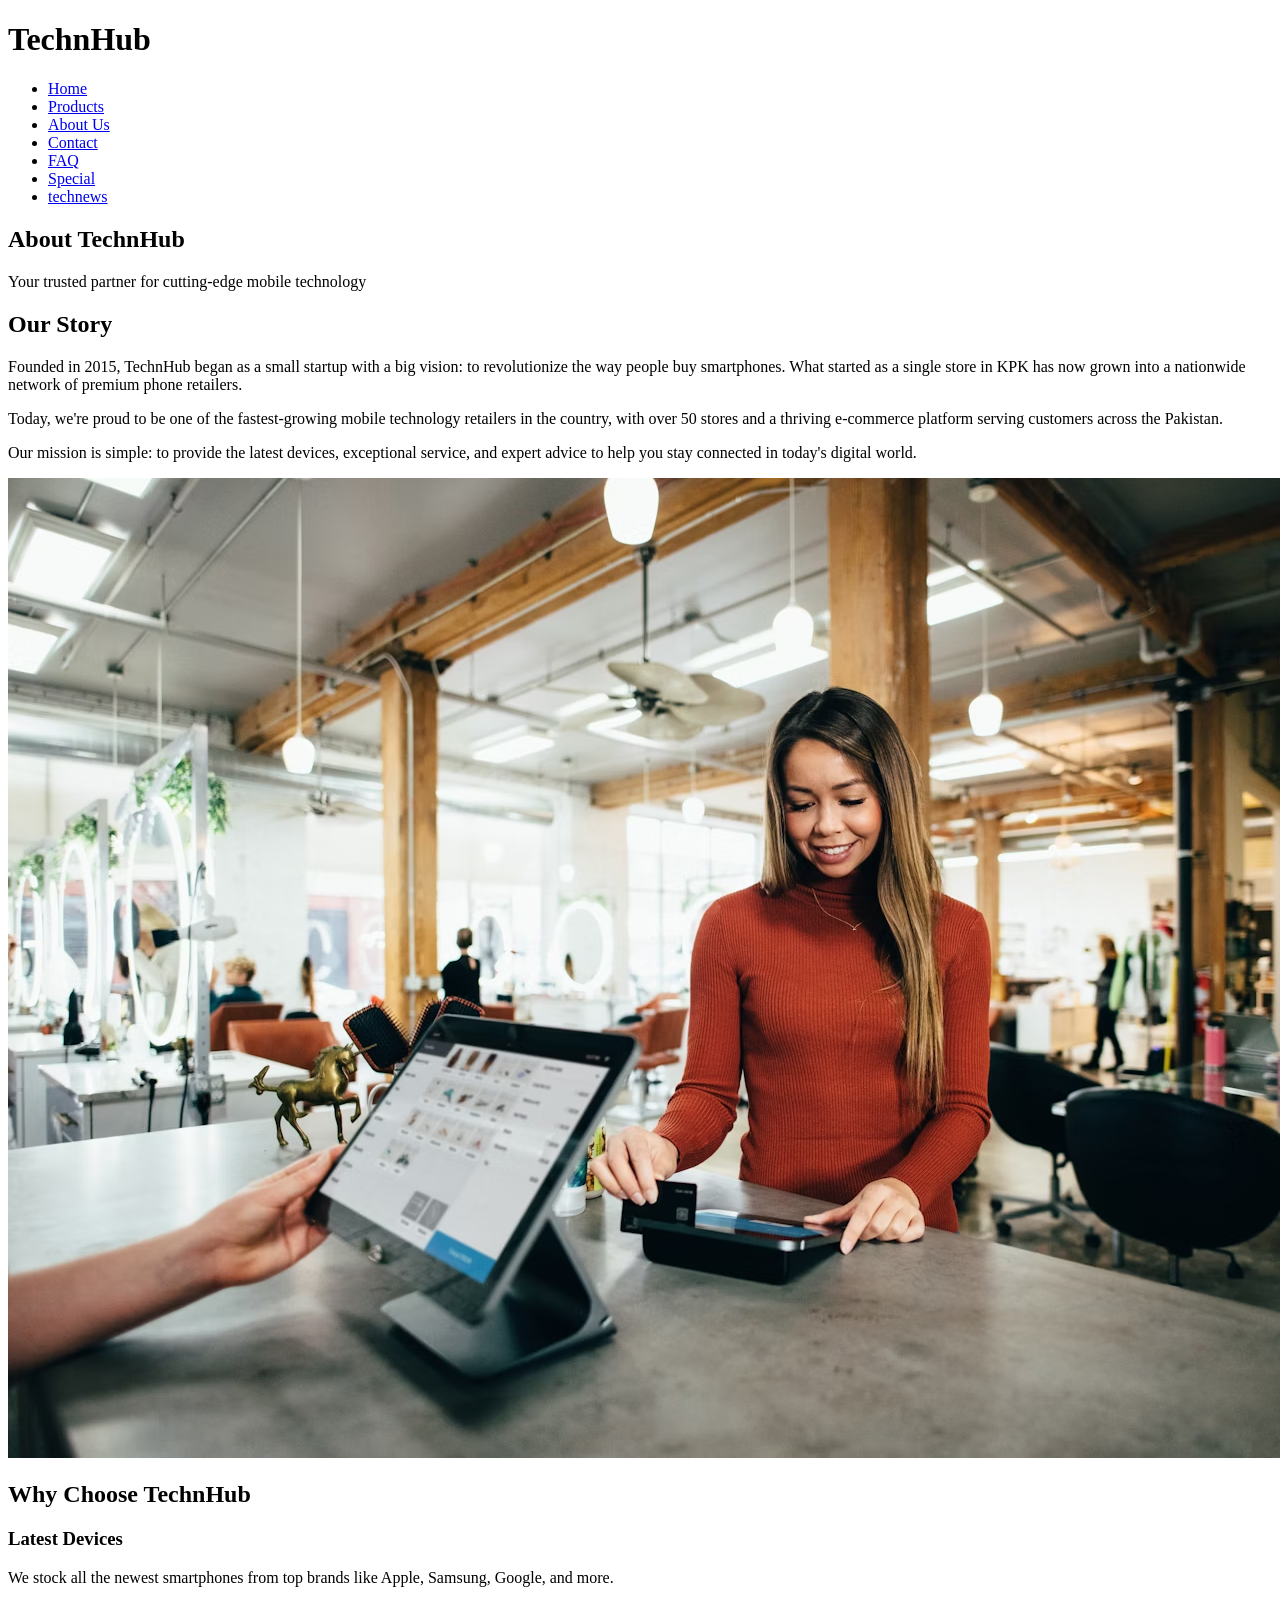
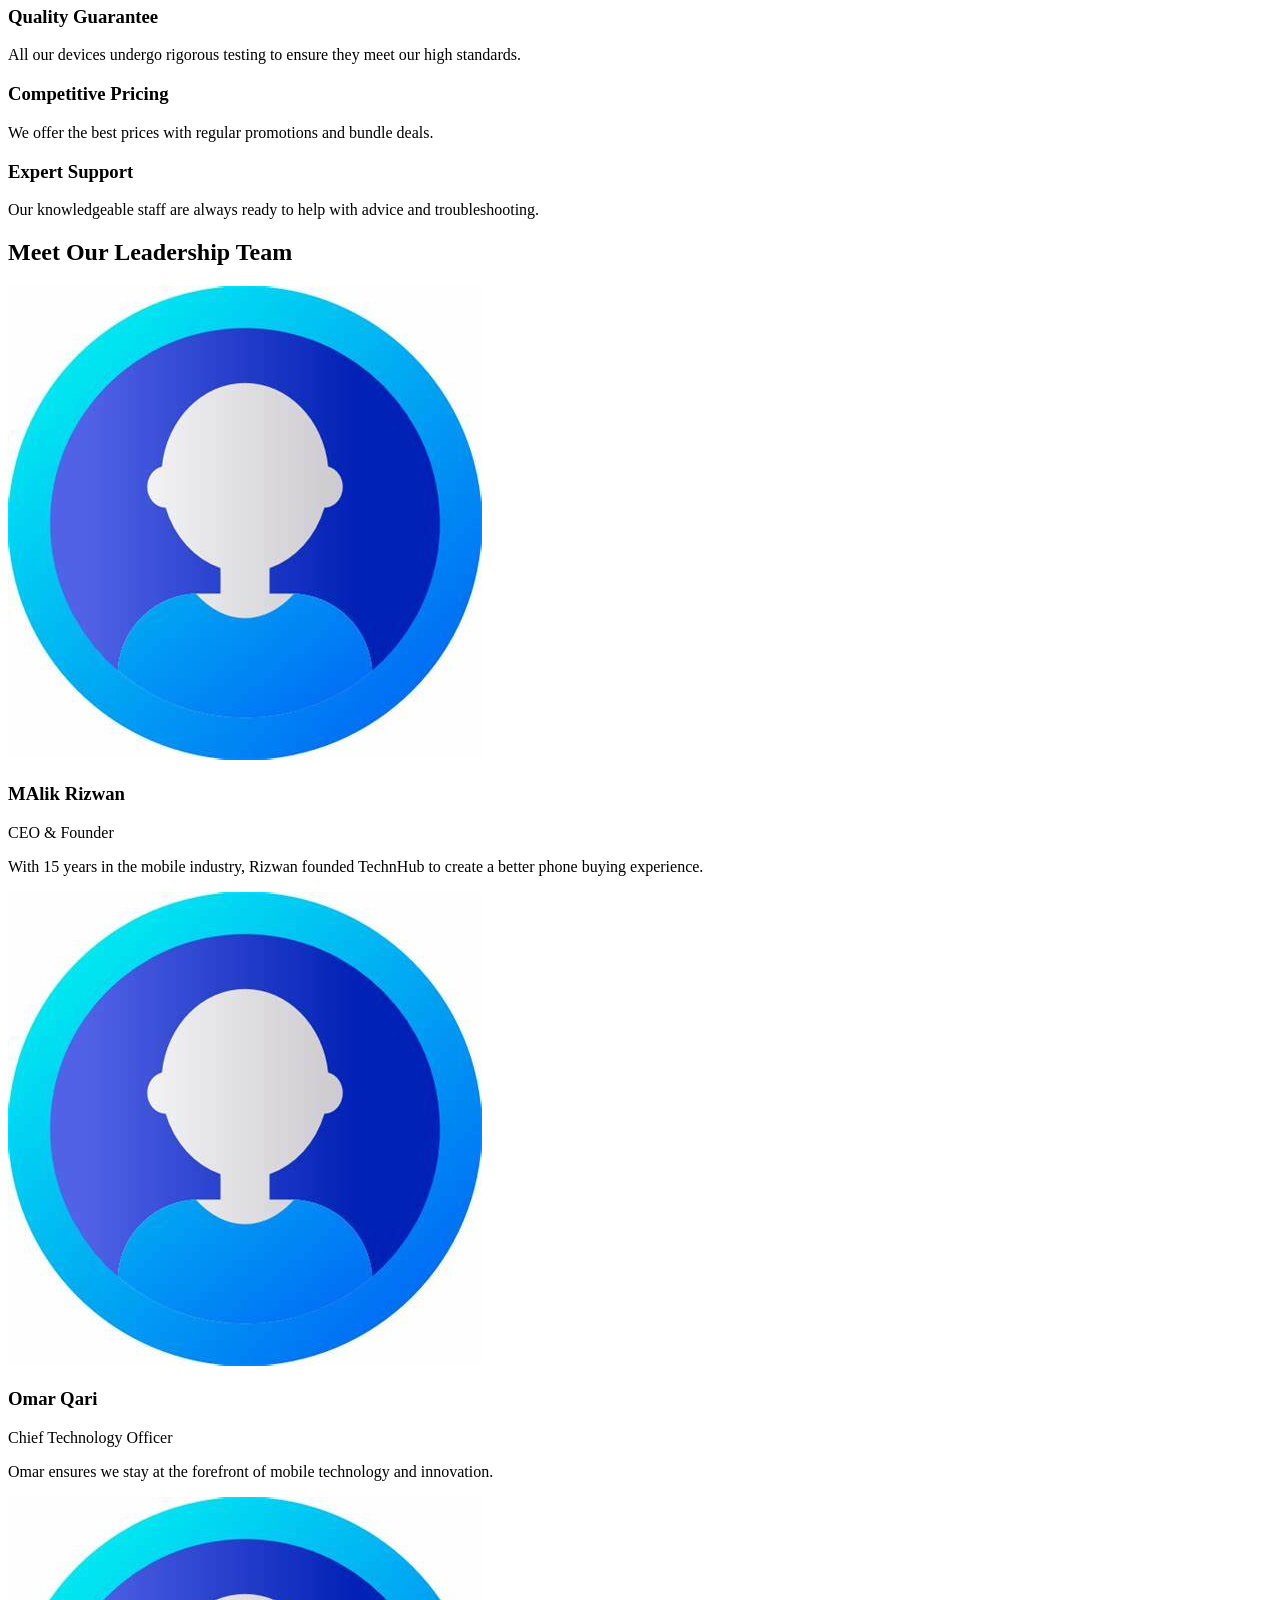
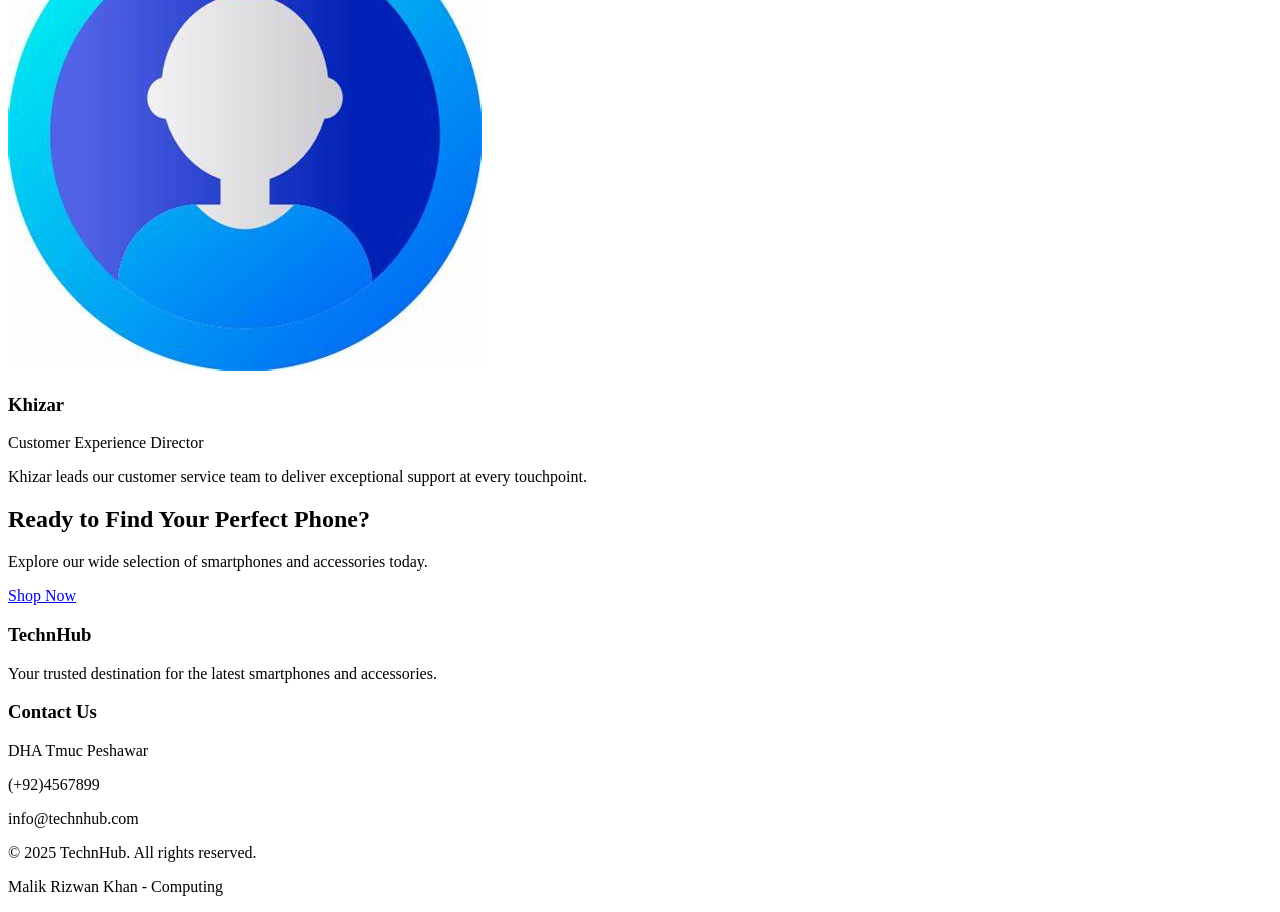
==== HTML/AboutUs.html @ 113572c6 "Add files via upload" ====
<!DOCTYPE html>
<html lang="en">
<head>
    <meta charset="UTF-8">
    <meta name="viewport" content="width=device-width, initial-scale=1.0">
    <link rel="stylesheet" href="/CSS/AboutUs.CSS">
    <title>Document</title>
</head>
<body>
    
    <header>
        <div class="nav-container">
            <div class="nav-logo">
                <h1><span class="nav-primary-text">Techn</span>Hub</h1>
            </div>
            <nav class="nav-bar">
                <ul>
                    <li><a href="/index.html" >Home</a></li>
                    <li><a href="/HTML/products.html">Products</a></li>
                    <li><a href="/HTML/AboutUs.html"class="active">About Us</a></li>
                    <li><a href="/HTML/ContactUs.html">Contact</a></li>
                    <li><a href="/HTML/FAQ.html">FAQ</a></li>
                    <li><a href="/HTML/specialcond.html">Special</a></li>
                    <li><a href="/HTML/Technews.html">technews</a></li>
                </ul>
            </nav>
        </div>
    </header>

    
    <section class="about-hero">
        <div class="container">
            <h1>About TechnHub</h1>
            <p>Your trusted partner for cutting-edge mobile technology</p>
        </div>
    </section>

    
    <section class="our-story">
        <div class="container">
            <div class="section-header">
                <h2>Our Story</h2>
                <div class="divider"></div>
            </div>
            <div class="story-content">
                <div class="story-text">
                    <p>Founded in 2015, TechnHub began as a small startup with a big vision: to revolutionize the way people buy smartphones. What started as a single store in KPK has now grown into a nationwide network of premium phone retailers.</p>
                    <p>Today, we're proud to be one of the fastest-growing mobile technology retailers in the country, with over 50 stores and a thriving e-commerce platform serving customers across the Pakistan.</p>
                    <p>Our mission is simple: to provide the latest devices, exceptional service, and expert advice to help you stay connected in today's digital world.</p>
                </div>
                <div class="story-image">
                    <img src="/img/rec.avif" alt="TechnHub store">
                </div>
            </div>
        </div>
    </section>

    
    <section class="why-choose-us">
        <div class="container">
            <div class="section-header">
                <h2>Why Choose TechnHub</h2>
                <div class="divider"></div>
            </div>
            <div class="features-grid">
                <div class="feature-card">
                    <div class="feature-icon">
                        <i class="fas fa-mobile-alt"></i>
                    </div>
                    <h3>Latest Devices</h3>
                    <p>We stock all the newest smartphones from top brands like Apple, Samsung, Google, and more.</p>
                </div>
                <div class="feature-card">
                    <div class="feature-icon">
                        <i class="fas fa-shield-alt"></i>
                    </div>
                    <h3>Quality Guarantee</h3>
                    <p>All our devices undergo rigorous testing to ensure they meet our high standards.</p>
                </div>
                <div class="feature-card">
                    <div class="feature-icon">
                        <i class="fas fa-tag"></i>
                    </div>
                    <h3>Competitive Pricing</h3>
                    <p>We offer the best prices with regular promotions and bundle deals.</p>
                </div>
                <div class="feature-card">
                    <div class="feature-icon">
                        <i class="fas fa-headset"></i>
                    </div>
                    <h3>Expert Support</h3>
                    <p>Our knowledgeable staff are always ready to help with advice and troubleshooting.</p>
                </div>
            </div>
        </div>
    </section>

    
    <section class="our-team">
        <div class="container">
            <div class="section-header">
                <h2>Meet Our Leadership Team</h2>
                <div class="divider"></div>
            </div>
            <div class="team-grid">
                <div class="team-member">
                    <div class="member-image">
                        <img src="/img/profile pic.jpeg" alt="Malik RIzwan">
                    </div>
                    <h3>MAlik Rizwan</h3>
                    <p class="position">CEO & Founder</p>
                    <p class="bio">With 15 years in the mobile industry, Rizwan founded TechnHub to create a better phone buying experience.</p>
                </div>
                <div class="team-member">
                    <div class="member-image">
                        <img src="/img/profile pic.jpeg" alt="Omar Qari">
                    </div>
                    <h3>Omar Qari</h3>
                    <p class="position">Chief Technology Officer</p>
                    <p class="bio">Omar ensures we stay at the forefront of mobile technology and innovation.</p>
                </div>
                <div class="team-member">
                    <div class="member-image">
                        <img src="/img/profile pic.jpeg" alt="Khizar">
                    </div>
                    <h3>Khizar</h3>
                    <p class="position">Customer Experience Director</p>
                    <p class="bio">Khizar leads our customer service team to deliver exceptional support at every touchpoint.</p>
                </div>
            </div>
        </div>
    </section>

    
    <section class="cta">
        <div class="container">
            <h2>Ready to Find Your Perfect Phone?</h2>
            <p>Explore our wide selection of smartphones and accessories today.</p>
            <a href="products.html" class="btn">Shop Now</a>
        </div>
    </section>

    
    <footer>
        <div class="container">
            <div class="footer-content">
                <div class="footer-section">
                    <h3>TechnHub</h3>
                    <p>Your trusted destination for the latest smartphones and accessories.</p>
                    <div class="social-icons">
                        <a href="#"><i class="fab fa-facebook-f"></i></a>
                        <a href="#"><i class="fab fa-twitter"></i></a>
                        <a href="#"><i class="fab fa-instagram"></i></a>
                        <a href="#"><i class="fab fa-linkedin-in"></i></a>
                    </div>
                </div>
                
                <div class="footer-section">
                    <h3>Contact Us</h3>
                    <p><i class="fas fa-map-marker-alt"></i> DHA Tmuc Peshawar</p>
                    <p><i class="fas fa-phone"></i> (+92)4567899</p>
                    <p><i class="fas fa-envelope"></i> info@technhub.com</p>
                </div>
            </div>
            <div class="copyright">
                <p>&copy; 2025 TechnHub. All rights reserved.</p>
                <p>Malik Rizwan Khan - Computing</p>
            </div>
        </div>
    </footer>
</body>
</html>
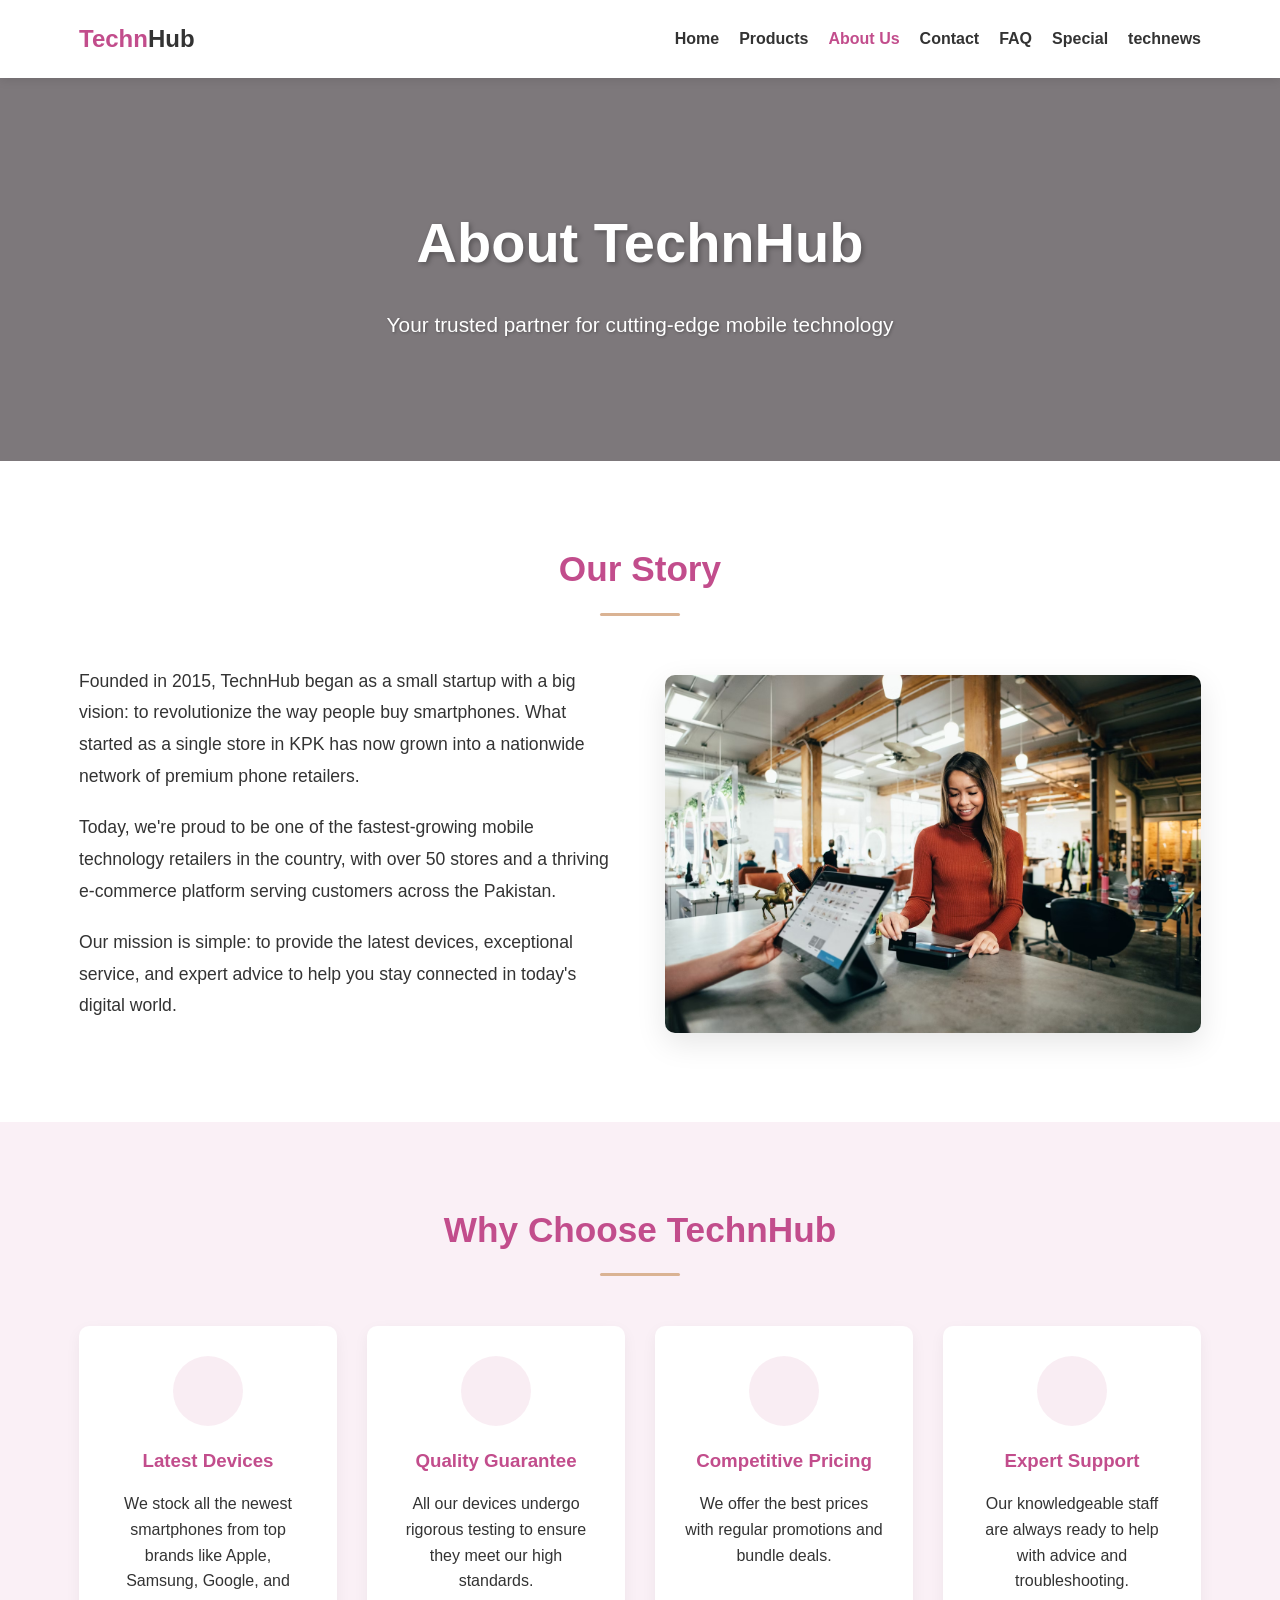
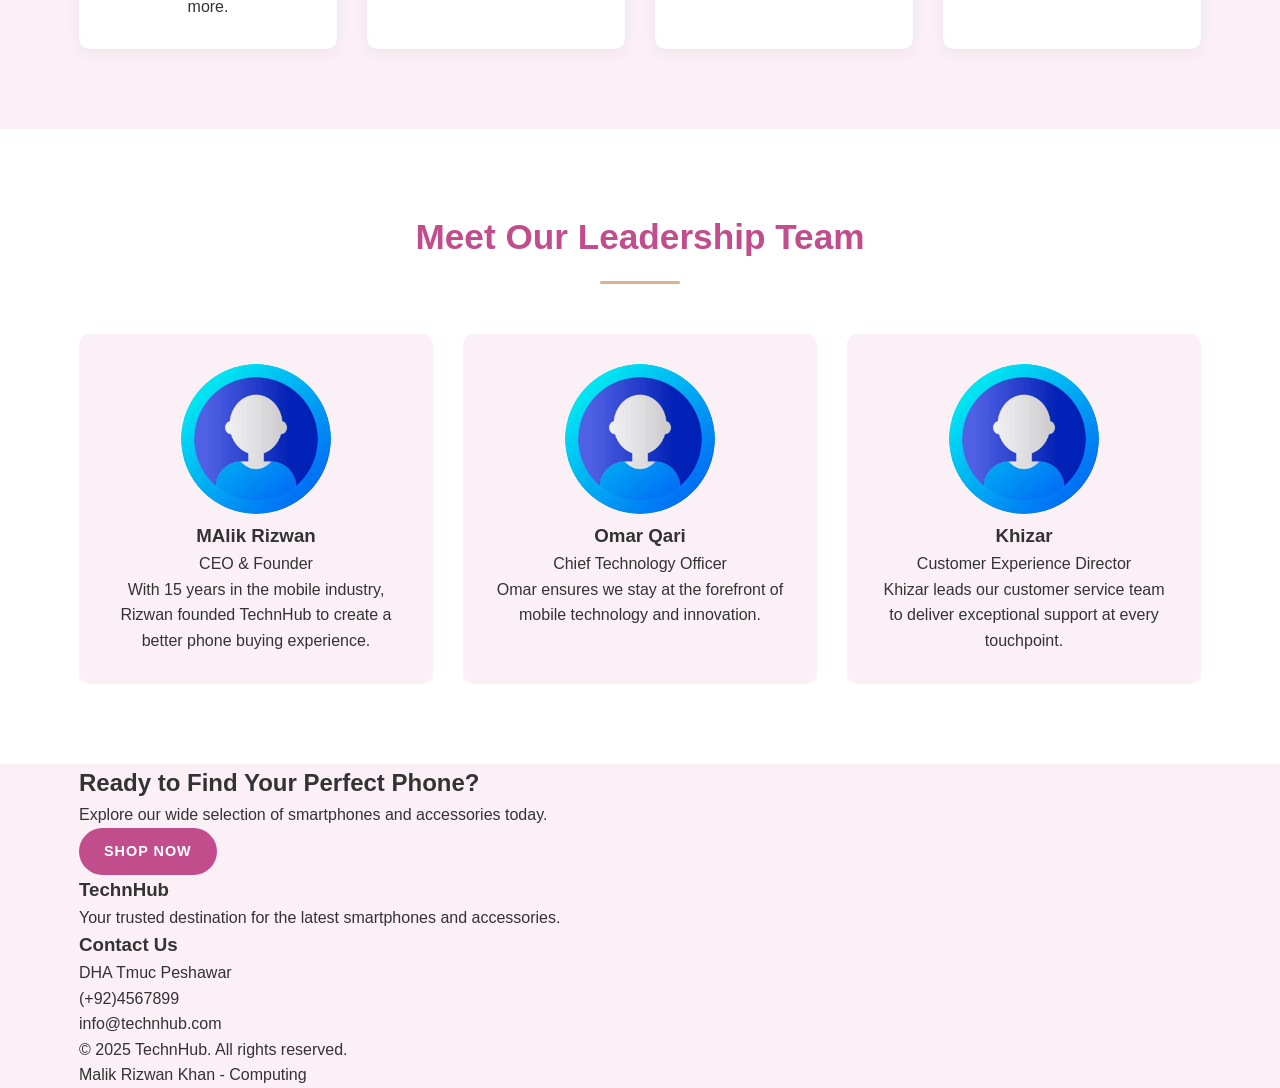
==== commit c8acd210: "Update AboutUs.html" ====
--- a/HTML/AboutUs.html
+++ b/HTML/AboutUs.html
@@ -3,7 +3,7 @@
 <head>
     <meta charset="UTF-8">
     <meta name="viewport" content="width=device-width, initial-scale=1.0">
-    <link rel="stylesheet" href="/CSS/AboutUs.CSS">
+    <link rel="stylesheet" href="/CSS/AboutUs.css">
     <title>Document</title>
 </head>
 <body>
@@ -169,4 +169,4 @@
         </div>
     </footer>
 </body>
-</html>+</html>
--- a/CSS/AboutUs.css
+++ b/CSS/AboutUs.css
@@ -0,0 +1,266 @@
+
+:root {
+    --background: #faf0f6;
+    --primary: #c24d8c;
+    --secondary: #dab393;
+    --text: #333;
+    --light-text: #777;
+    --white: #ffffff;
+    --light-gray: #f5f5f5;
+}
+
+* {
+    margin: 0;
+    padding: 0;
+    box-sizing: border-box;
+}
+
+body {
+    font-family: 'Segoe UI', Tahoma, Geneva, Verdana, sans-serif;
+    background-color: var(--background);
+    color: var(--text);
+    line-height: 1.6;
+}
+
+.container {
+    width: 90%;
+    max-width: 1200px;
+    margin: 0 auto;
+    padding: 0 15px;
+}
+
+.btn {
+    display: inline-block;
+    background-color: var(--primary);
+    color: var(--white);
+    padding: 12px 25px;
+    border: none;
+    border-radius: 30px;
+    cursor: pointer;
+    text-decoration: none;
+    font-weight: 600;
+    transition: all 0.3s ease;
+    text-transform: uppercase;
+    font-size: 0.9rem;
+    letter-spacing: 1px;
+}
+
+.btn:hover {
+    background-color: #a03a6f;
+    transform: translateY(-2px);
+    box-shadow: 0 5px 15px rgba(194, 77, 140, 0.3);
+}
+
+.section-header {
+    text-align: center;
+    margin-bottom: 50px;
+}
+
+.section-header h2 {
+    font-size: 2.2rem;
+    color: var(--primary);
+    margin-bottom: 15px;
+    position: relative;
+    display: inline-block;
+}
+
+.divider {
+    width: 80px;
+    height: 3px;
+    background-color: var(--secondary);
+    margin: 0 auto;
+    border-radius: 3px;
+}
+
+
+header {
+    background-color: var(--white);
+    box-shadow: 0 2px 10px rgba(0, 0, 0, 0.1);
+    padding: 20px 0;
+    position: sticky;
+    top: 0;
+    z-index: 1000;
+}
+
+header .container {
+    display: flex;
+    justify-content: space-between;
+    align-items: center;
+}
+
+
+
+.primary-text {
+    color: var(--primary);
+}
+
+.nav-container {
+    width: 90%;
+    max-width: 1200px;
+    margin: 0 auto;
+    padding: 0 15px;
+    display: flex;
+    justify-content: space-between;
+    align-items: center;
+}
+
+.nav-logo h1 {
+    margin: 0;
+    font-size: 24px;
+}
+
+.nav-primary-text {
+    color: var(--primary);
+}
+
+.nav-bar ul {
+    list-style: none;
+    display: flex;
+    gap: 20px;
+}
+
+.nav-bar a {
+    text-decoration: none;
+    color: var(--text);
+    font-weight: 600;
+}
+
+.nav-bar a.active {
+    color: var(--primary);
+}
+
+
+
+.about-hero {
+    background: linear-gradient(rgba(0, 0, 0, 0.5), rgba(0, 0, 0, 0.5)), 
+                url('https://images.unsplash.com/photo-1512941937669-90a1b58e7e9c?ixlib=rb-4.0.3&ixid=M3wxMjA3fDB8MHxwaG90by1wYWdlfHx8fGVufDB8fHx8fA%3D%3D&auto=format&fit=crop&w=1470&q=80') no-repeat center center/cover;
+    color: var(--white);
+    text-align: center;
+    padding: 120px 0;
+}
+
+.about-hero h1 {
+    font-size: 3.5rem;
+    margin-bottom: 20px;
+    text-shadow: 2px 2px 5px rgba(0, 0, 0, 0.3);
+}
+
+.about-hero p {
+    font-size: 1.3rem;
+    max-width: 700px;
+    margin: 0 auto;
+    text-shadow: 1px 1px 3px rgba(0, 0, 0, 0.3);
+}
+
+
+.our-story {
+    padding: 80px 0;
+    background-color: var(--white);
+}
+
+.story-content {
+    display: flex;
+    align-items: center;
+    gap: 50px;
+}
+
+.story-text {
+    flex: 1;
+}
+
+.story-text p {
+    margin-bottom: 20px;
+    font-size: 1.1rem;
+    line-height: 1.8;
+}
+
+.story-image {
+    flex: 1;
+    border-radius: 10px;
+    overflow: hidden;
+    box-shadow: 0 10px 30px rgba(0, 0, 0, 0.1);
+}
+
+.story-image img {
+    width: 100%;
+    height: auto;
+    display: block;
+    transition: transform 0.5s;
+}
+
+.story-image:hover img {
+    transform: scale(1.05);
+}
+
+
+.why-choose-us {
+    padding: 80px 0;
+    background-color: var(--background);
+}
+
+.features-grid {
+    display: grid;
+    grid-template-columns: repeat(auto-fit, minmax(250px, 1fr));
+    gap: 30px;
+}
+
+.feature-card {
+    background-color: var(--white);
+    padding: 30px;
+    border-radius: 10px;
+    text-align: center;
+    box-shadow: 0 5px 15px rgba(0, 0, 0, 0.05);
+    transition: transform 0.3s, box-shadow 0.3s;
+}
+
+.feature-card:hover {
+    transform: translateY(-10px);
+    box-shadow: 0 15px 30px rgba(0, 0, 0, 0.1);
+}
+
+.feature-icon {
+    width: 70px;
+    height: 70px;
+    background-color: rgba(194, 77, 140, 0.1);
+    border-radius: 50%;
+    display: flex;
+    justify-content: center;
+    align-items: center;
+    margin: 0 auto 20px;
+    color: var(--primary);
+    font-size: 1.8rem;
+}
+
+.feature-card h3 {
+    margin-bottom: 15px;
+    color: var(--primary);
+}
+
+
+.our-team {
+    padding: 80px 0;
+    background-color: var(--white);
+}
+
+.team-grid {
+    display: grid;
+    grid-template-columns: repeat(auto-fit, minmax(300px, 1fr));
+    gap: 30px;
+}
+
+.team-member {
+    background-color: var(--background);
+    padding: 30px;
+    border-radius: 10px;
+    text-align: center;
+    transition: all 0.3s;
+}
+
+.team-member:hover {
+    transform: translateY(-10px);
+    box-shadow: 0 10px 20px rgba(0, 0, 0, 0.1);
+}
+
+.member-image img {
+    border-radius: 50%;
+    width: 150px}
